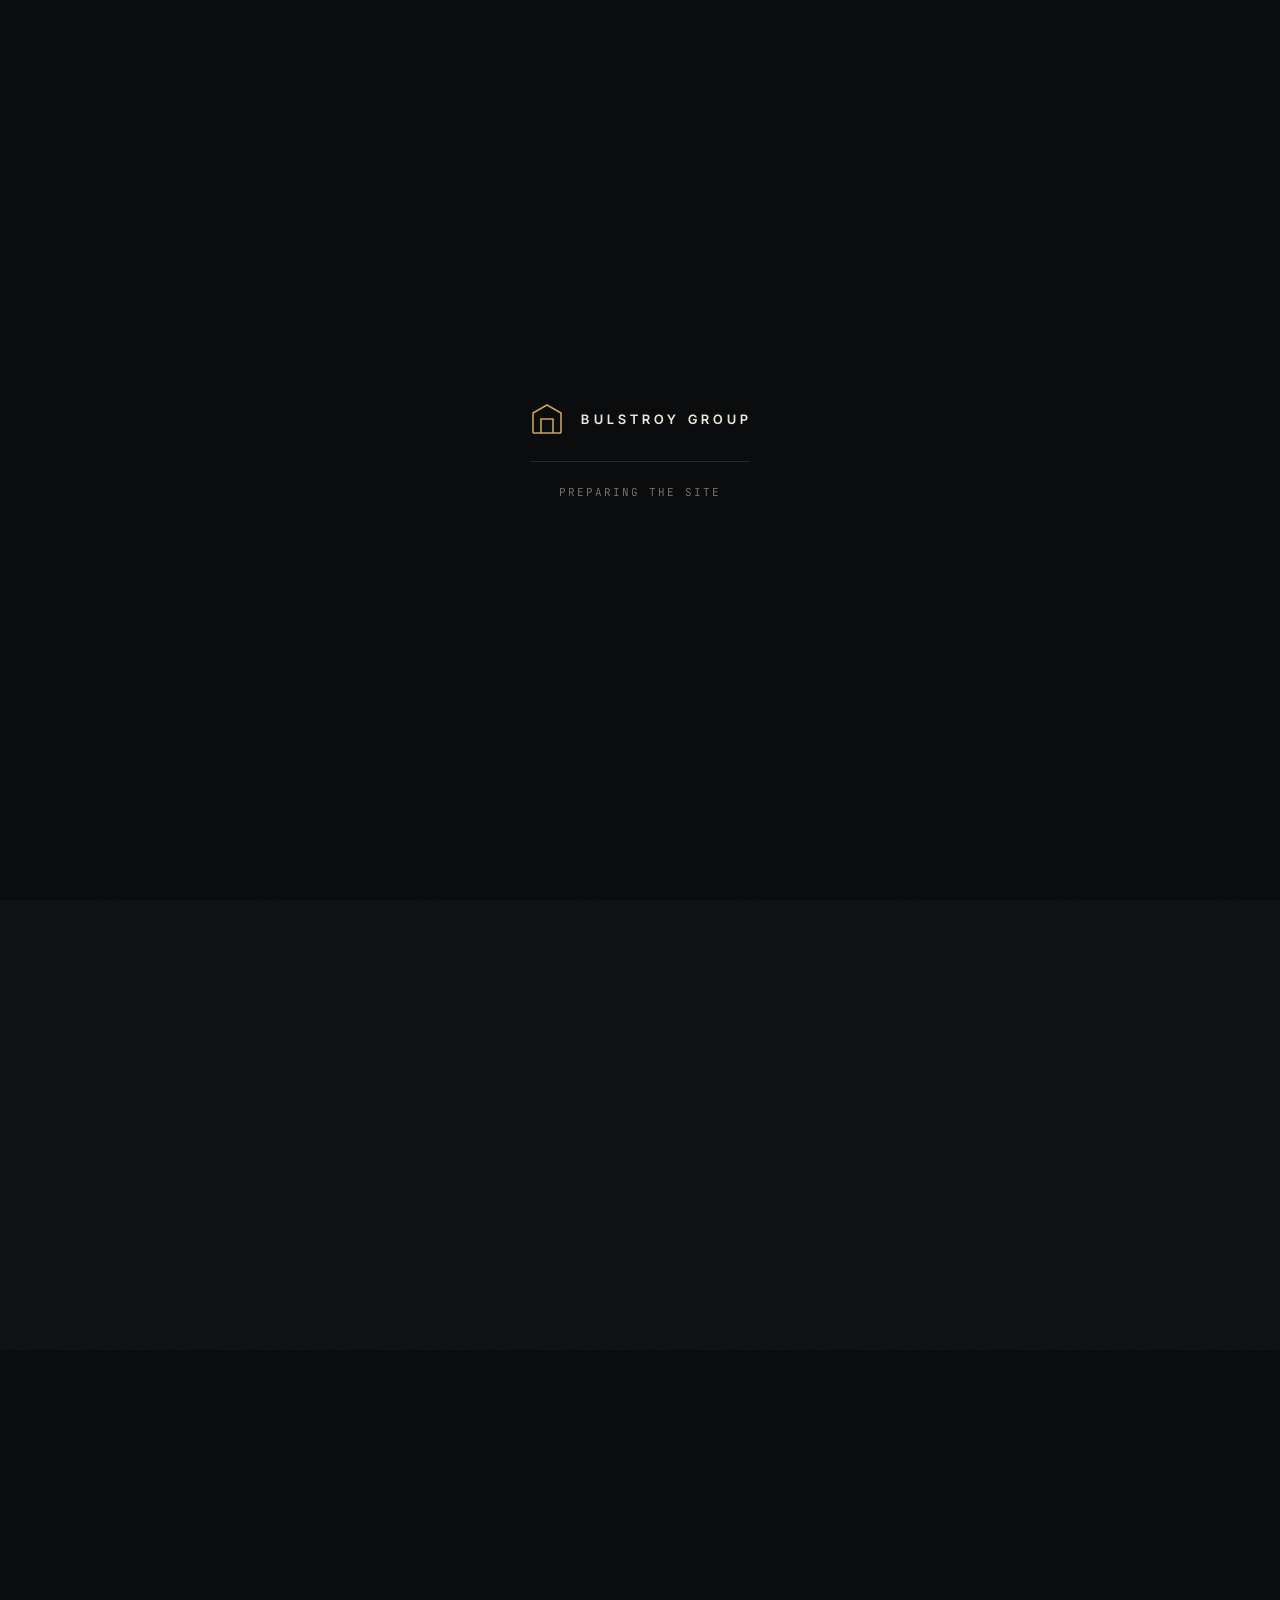
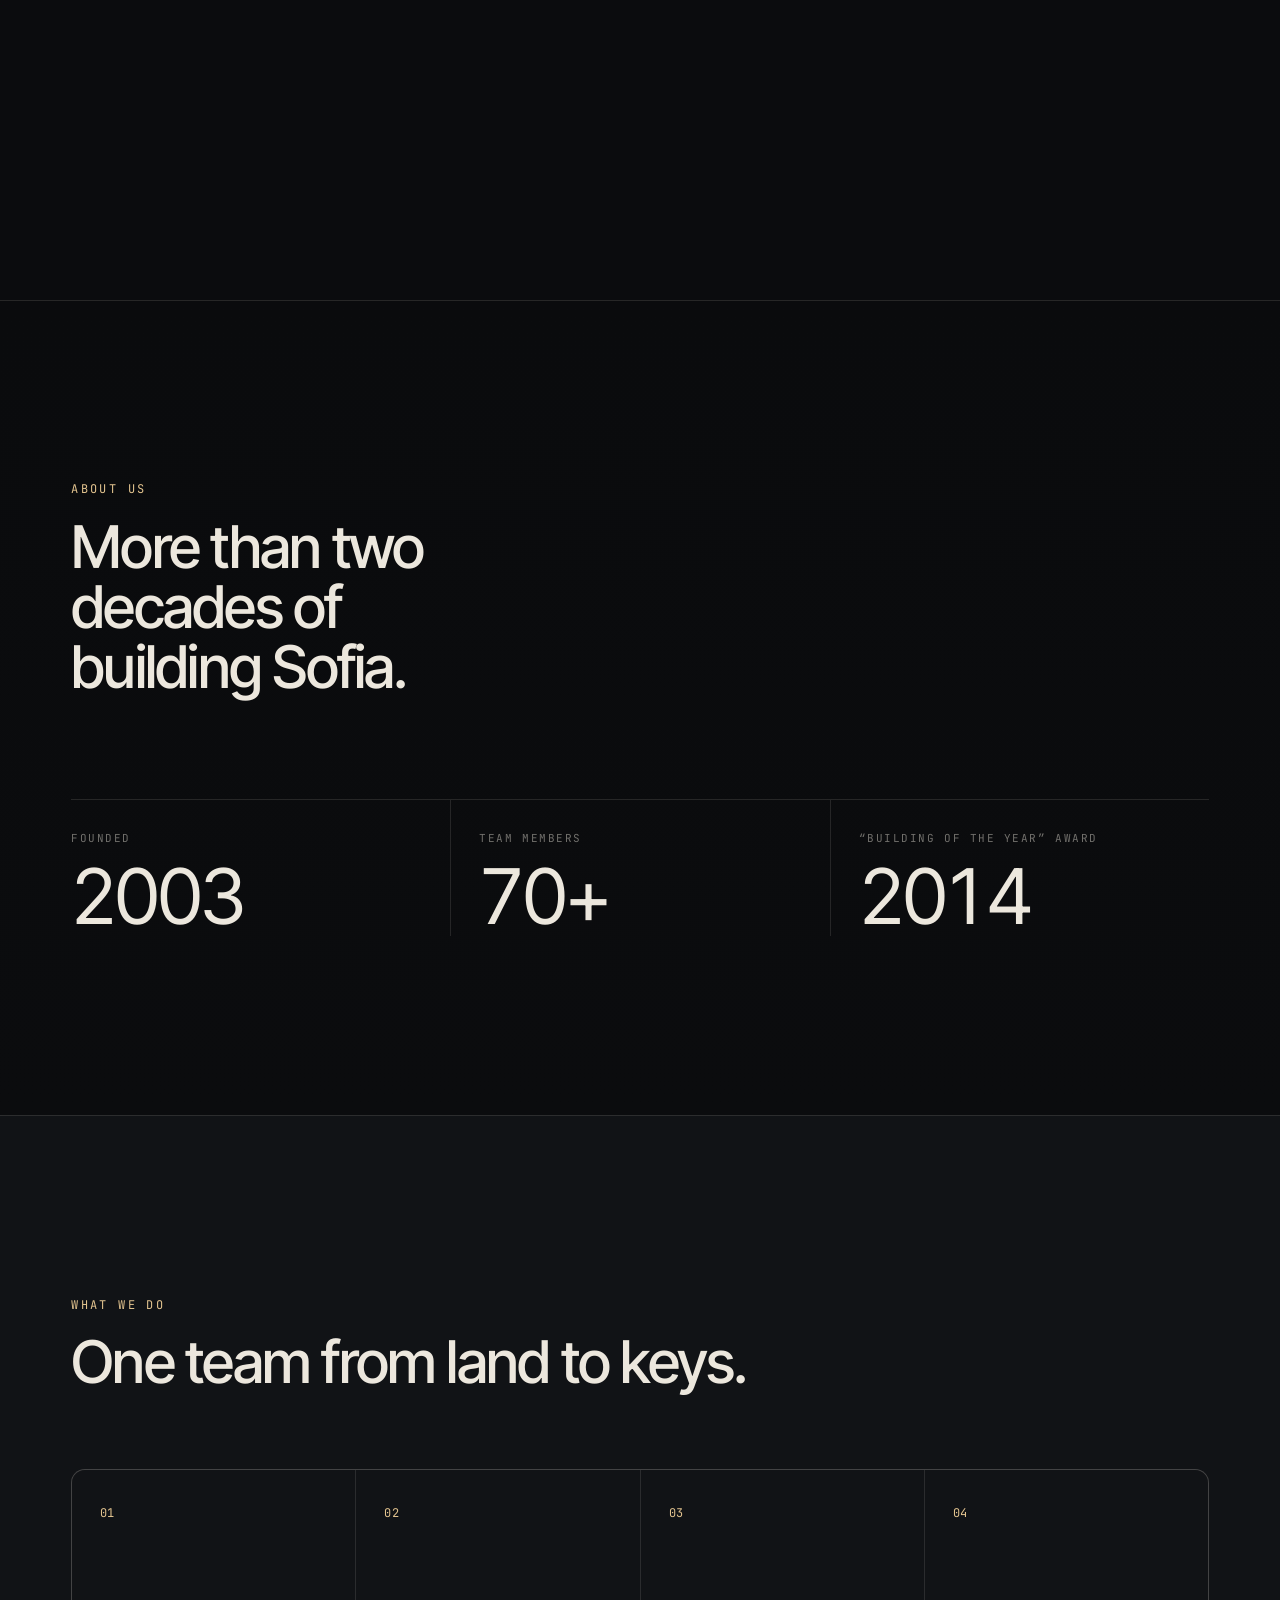
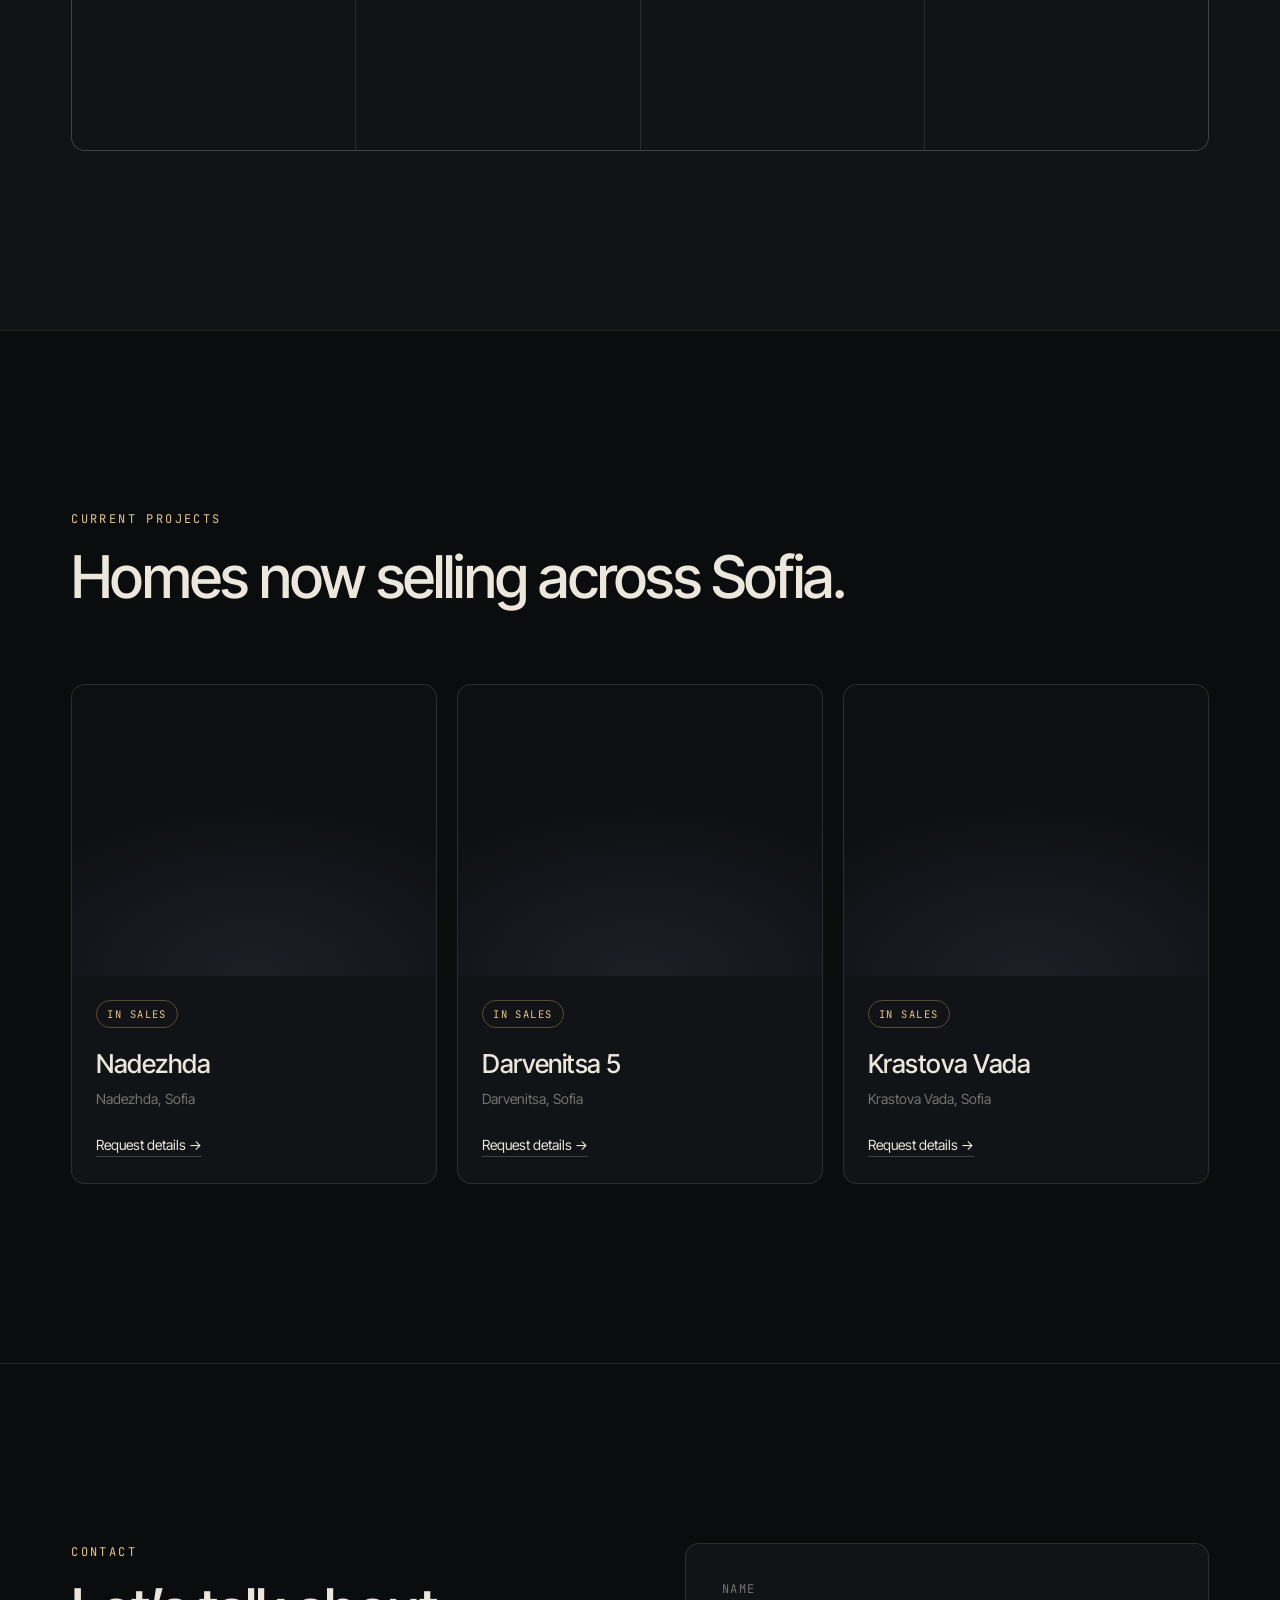
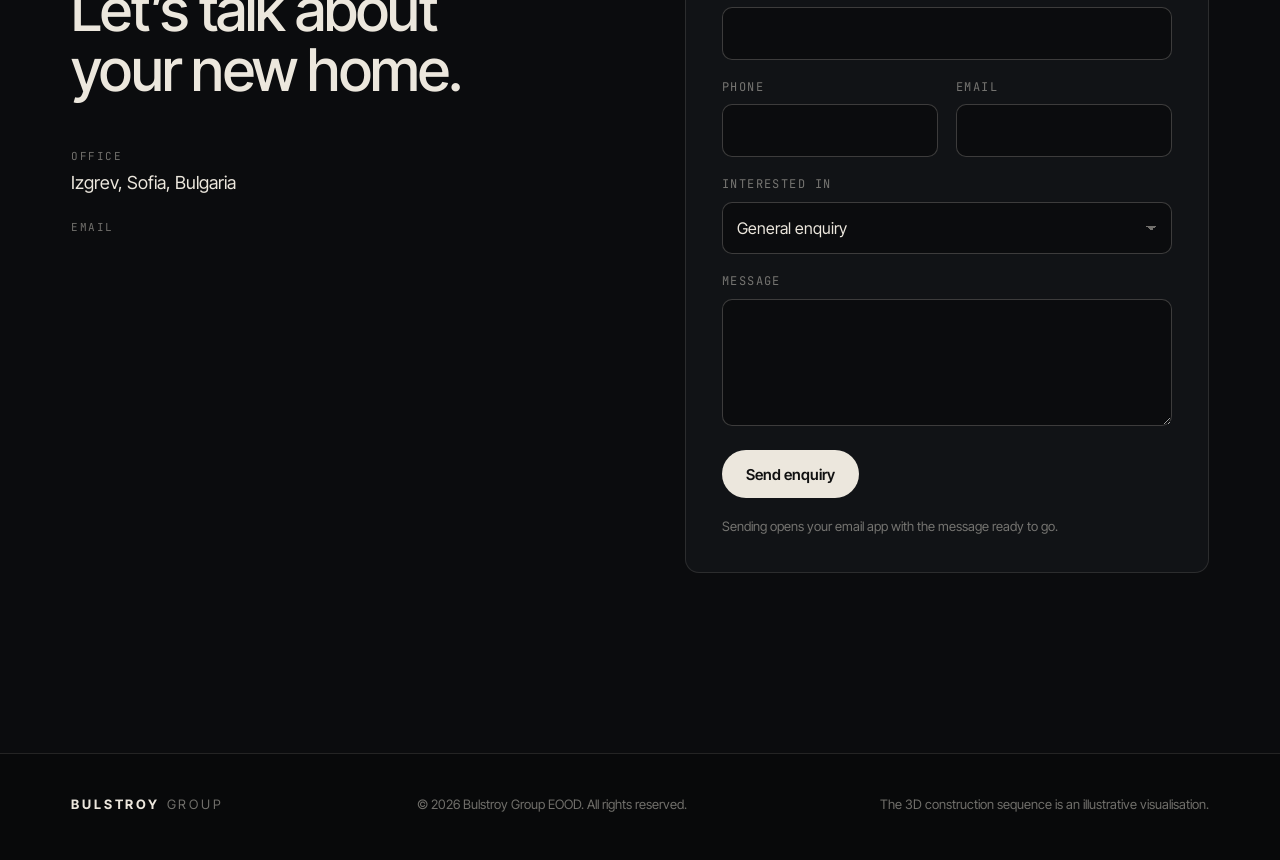
==== index.html @ 038995c1 "Build scroll-driven 3D construction website for Bulstroy Group Single-page static site: a real-time " ====
<!doctype html>
<html lang="en">
<head>
  <meta charset="utf-8">
  <meta name="viewport" content="width=device-width, initial-scale=1, viewport-fit=cover">
  <title>Bulstroy Group — Residential construction in Sofia since 2003</title>
  <meta name="description" content="Bulstroy Group develops and builds residential buildings in Sofia. Founded in 2003. Watch a building rise from the first excavation to handover.">
  <meta name="theme-color" content="#0b0c0e">
  <meta property="og:title" content="Bulstroy Group — We build what lasts">
  <meta property="og:description" content="Residential construction in Sofia since 2003.">
  <meta property="og:type" content="website">
  <link rel="icon" href="assets/favicon.svg" type="image/svg+xml">
  <link rel="preconnect" href="https://fonts.googleapis.com">
  <link rel="preconnect" href="https://fonts.gstatic.com" crossorigin>
  <link href="https://fonts.googleapis.com/css2?family=Inter+Tight:wght@300;400;500;600;700&family=JetBrains+Mono:wght@400;500&display=swap&subset=cyrillic" rel="stylesheet">
  <link rel="stylesheet" href="css/style.css">
  <script type="importmap">
    {
      "imports": {
        "three": "./vendor/three/build/three.module.min.js",
        "three/addons/": "./vendor/three/examples/jsm/"
      }
    }
  </script>
</head>
<body class="is-loading">
  <a class="skip" href="#about">Skip to content</a>

  <div class="loader" id="loader" aria-hidden="true">
    <div class="loader__mark">
      <svg viewBox="0 0 40 40" width="40" height="40"><path d="M6 34V14l14-8 14 8v20" fill="none" stroke="currentColor" stroke-width="1.6"/><path d="M14 34V20h12v14M6 34h28" fill="none" stroke="currentColor" stroke-width="1.6"/></svg>
      <span>BULSTROY GROUP</span>
    </div>
    <div class="loader__bar"><i id="loaderBar"></i></div>
    <p class="loader__label mono" data-i18n="loader">Preparing the site</p>
  </div>

  <header class="nav" id="nav">
    <a class="brand" href="#top" aria-label="Bulstroy Group — home">
      <svg viewBox="0 0 40 40" width="30" height="30" aria-hidden="true"><path d="M6 34V14l14-8 14 8v20" fill="none" stroke="currentColor" stroke-width="2"/><path d="M14 34V20h12v14M6 34h28" fill="none" stroke="currentColor" stroke-width="2"/></svg>
      <span class="brand__word">BULSTROY<em>GROUP</em></span>
    </a>
    <nav class="nav__links" aria-label="Primary">
      <a href="#journey" data-i18n="nav.process">Process</a>
      <a href="#about" data-i18n="nav.about">About</a>
      <a href="#services" data-i18n="nav.services">Services</a>
      <a href="#projects" data-i18n="nav.projects">Projects</a>
      <a href="#contact" data-i18n="nav.contact">Contact</a>
    </nav>
    <div class="nav__right">
      <div class="lang" role="group" aria-label="Language">
        <button type="button" data-lang="bg">BG</button><span>/</span><button type="button" data-lang="en">EN</button>
      </div>
      <a class="btn btn--small" href="#contact" data-i18n="nav.cta">Get in touch</a>
      <button class="nav__burger" type="button" aria-label="Menu" aria-expanded="false" id="burger"><i></i><i></i></button>
    </div>
  </header>

  <canvas id="scene" aria-hidden="true"></canvas>
  <div class="scrim" aria-hidden="true"></div>
  <div class="grain" aria-hidden="true"></div>

  <main id="top">
    <section class="journey" id="journey" aria-label="Construction process">
      <div class="hero" id="hero">
        <p class="eyebrow mono" data-i18n="hero.eyebrow">Bulstroy Group · Sofia · Since 2003</p>
        <h1 class="hero__title" data-i18n="hero.title">We build<br>what lasts.</h1>
        <p class="hero__sub" data-i18n="hero.sub">Scroll to watch a building rise — from the first excavation to the keys in your hand.</p>
        <div class="hero__actions">
          <a class="btn" href="#stage-0" data-i18n="hero.btn1">Watch it rise</a>
          <a class="btn btn--ghost" href="#projects" data-i18n="hero.btn2">Current projects</a>
        </div>
      </div>
      <div class="scroll-cue" id="scrollCue" aria-hidden="true"><span class="mono" data-i18n="hero.scroll">Scroll</span><i></i></div>
      <p class="nowebgl-note" data-i18n="nowebgl">Your browser can’t display the 3D construction sequence, so here is the process in brief.</p>

      <!-- stage cards are positioned along the scroll track by js/ui.js -->
      <article class="stage" id="stage-0" data-stage="0">
        <p class="stage__num mono">01 <span>/ 07</span></p>
        <h2 class="stage__title" data-i18n="stage.0.title">Survey &amp; permits</h2>
        <p class="stage__text" data-i18n="stage.0.text"></p>
        <ul class="stage__facts mono"><li data-i18n="stage.0.f1"></li><li data-i18n="stage.0.f2"></li><li data-i18n="stage.0.f3"></li></ul>
      </article>
      <article class="stage" id="stage-1" data-stage="1">
        <p class="stage__num mono">02 <span>/ 07</span></p>
        <h2 class="stage__title" data-i18n="stage.1.title">Excavation</h2>
        <p class="stage__text" data-i18n="stage.1.text"></p>
        <ul class="stage__facts mono"><li data-i18n="stage.1.f1"></li><li data-i18n="stage.1.f2"></li><li data-i18n="stage.1.f3"></li></ul>
      </article>
      <article class="stage" id="stage-2" data-stage="2">
        <p class="stage__num mono">03 <span>/ 07</span></p>
        <h2 class="stage__title" data-i18n="stage.2.title">Foundation</h2>
        <p class="stage__text" data-i18n="stage.2.text"></p>
        <ul class="stage__facts mono"><li data-i18n="stage.2.f1"></li><li data-i18n="stage.2.f2"></li><li data-i18n="stage.2.f3"></li></ul>
      </article>
      <article class="stage" id="stage-3" data-stage="3">
        <p class="stage__num mono">04 <span>/ 07</span></p>
        <h2 class="stage__title" data-i18n="stage.3.title">Structure</h2>
        <p class="stage__text" data-i18n="stage.3.text"></p>
        <ul class="stage__facts mono"><li data-i18n="stage.3.f1"></li><li data-i18n="stage.3.f2"></li><li data-i18n="stage.3.f3"></li></ul>
      </article>
      <article class="stage" id="stage-4" data-stage="4">
        <p class="stage__num mono">05 <span>/ 07</span></p>
        <h2 class="stage__title" data-i18n="stage.4.title">Envelope</h2>
        <p class="stage__text" data-i18n="stage.4.text"></p>
        <ul class="stage__facts mono"><li data-i18n="stage.4.f1"></li><li data-i18n="stage.4.f2"></li><li data-i18n="stage.4.f3"></li></ul>
      </article>
      <article class="stage" id="stage-5" data-stage="5">
        <p class="stage__num mono">06 <span>/ 07</span></p>
        <h2 class="stage__title" data-i18n="stage.5.title">Finishing</h2>
        <p class="stage__text" data-i18n="stage.5.text"></p>
        <ul class="stage__facts mono"><li data-i18n="stage.5.f1"></li><li data-i18n="stage.5.f2"></li><li data-i18n="stage.5.f3"></li></ul>
      </article>
      <article class="stage" id="stage-6" data-stage="6">
        <p class="stage__num mono">07 <span>/ 07</span></p>
        <h2 class="stage__title" data-i18n="stage.6.title">Handover</h2>
        <p class="stage__text" data-i18n="stage.6.text"></p>
        <ul class="stage__facts mono"><li data-i18n="stage.6.f1"></li><li data-i18n="stage.6.f2"></li><li data-i18n="stage.6.f3"></li></ul>
      </article>
    </section>

    <section class="section about" id="about">
      <div class="wrap">
        <p class="eyebrow mono" data-i18n="about.eyebrow">About us</p>
        <div class="about__grid">
          <h2 class="section__title" data-i18n="about.title">More than two decades of building Sofia.</h2>
          <p class="lead" data-i18n="about.text"></p>
        </div>
        <dl class="stats">
          <div class="stat"><dt data-i18n="about.s1">Founded</dt><dd>2003</dd></div>
          <div class="stat"><dt data-i18n="about.s2">Team members</dt><dd>70+</dd></div>
          <div class="stat"><dt data-i18n="about.s3">“Building of the Year” award</dt><dd>2014</dd></div>
        </dl>
      </div>
    </section>

    <section class="section services" id="services">
      <div class="wrap">
        <p class="eyebrow mono" data-i18n="services.eyebrow">What we do</p>
        <h2 class="section__title" data-i18n="services.title">One team from land to keys.</h2>
        <div class="cards">
          <article class="card"><span class="card__n mono">01</span><h3 data-i18n="services.1.t"></h3><p data-i18n="services.1.d"></p></article>
          <article class="card"><span class="card__n mono">02</span><h3 data-i18n="services.2.t"></h3><p data-i18n="services.2.d"></p></article>
          <article class="card"><span class="card__n mono">03</span><h3 data-i18n="services.3.t"></h3><p data-i18n="services.3.d"></p></article>
          <article class="card"><span class="card__n mono">04</span><h3 data-i18n="services.4.t"></h3><p data-i18n="services.4.d"></p></article>
        </div>
      </div>
    </section>

    <section class="section projects" id="projects">
      <div class="wrap">
        <p class="eyebrow mono" data-i18n="projects.eyebrow">Current projects</p>
        <h2 class="section__title" data-i18n="projects.title">Homes now selling across Sofia.</h2>
        <div class="projects__grid">
          <article class="project" data-project="1">
            <div class="project__art" data-floors="8" data-variant="a"></div>
            <div class="project__body">
              <span class="tag mono" data-i18n="projects.status">In sales</span>
              <h3 data-i18n="projects.1.name">Nadezhda</h3>
              <p class="project__loc" data-i18n="projects.1.loc">Nadezhda, Sofia</p>
              <a class="link" href="#contact" data-pick="projects.1.name"><span data-i18n="projects.cta">Request details</span> →</a>
            </div>
          </article>
          <article class="project" data-project="2">
            <div class="project__art" data-floors="6" data-variant="b"></div>
            <div class="project__body">
              <span class="tag mono" data-i18n="projects.status">In sales</span>
              <h3 data-i18n="projects.2.name">Darvenitsa 5</h3>
              <p class="project__loc" data-i18n="projects.2.loc">Darvenitsa, Sofia</p>
              <a class="link" href="#contact" data-pick="projects.2.name"><span data-i18n="projects.cta">Request details</span> →</a>
            </div>
          </article>
          <article class="project" data-project="3">
            <div class="project__art" data-floors="10" data-variant="c"></div>
            <div class="project__body">
              <span class="tag mono" data-i18n="projects.status">In sales</span>
              <h3 data-i18n="projects.3.name">Krastova Vada</h3>
              <p class="project__loc" data-i18n="projects.3.loc">Krastova Vada, Sofia</p>
              <a class="link" href="#contact" data-pick="projects.3.name"><span data-i18n="projects.cta">Request details</span> →</a>
            </div>
          </article>
        </div>
      </div>
    </section>

    <section class="section contact" id="contact">
      <div class="wrap contact__grid">
        <div>
          <p class="eyebrow mono" data-i18n="contact.eyebrow">Contact</p>
          <h2 class="section__title" data-i18n="contact.title">Let’s talk about your new home.</h2>
          <dl class="contact__info">
            <div><dt class="mono" data-i18n="contact.office">Office</dt><dd data-i18n="contact.address">Izgrev, Sofia, Bulgaria</dd></div>
            <div id="rowEmail"><dt class="mono" data-i18n="contact.email">Email</dt><dd><a id="emailLink" href="#"></a></dd></div>
            <div id="rowPhone" hidden><dt class="mono" data-i18n="contact.phone">Phone</dt><dd><a id="phoneLink" href="#"></a></dd></div>
          </dl>
        </div>
        <form class="form" id="contactForm" novalidate>
          <label><span data-i18n="form.name">Name</span><input name="name" autocomplete="name" required></label>
          <div class="form__row">
            <label><span data-i18n="form.phone">Phone</span><input name="phone" type="tel" autocomplete="tel"></label>
            <label><span data-i18n="form.email">Email</span><input name="email" type="email" autocomplete="email"></label>
          </div>
          <label><span data-i18n="form.interest">Interested in</span>
            <select name="interest">
              <option value="general" data-i18n="form.general">General enquiry</option>
              <option value="projects.1.name" data-i18n="projects.1.name">Nadezhda</option>
              <option value="projects.2.name" data-i18n="projects.2.name">Darvenitsa 5</option>
              <option value="projects.3.name" data-i18n="projects.3.name">Krastova Vada</option>
            </select>
          </label>
          <label><span data-i18n="form.message">Message</span><textarea name="message" rows="4"></textarea></label>
          <button class="btn" type="submit" data-i18n="form.send">Send enquiry</button>
          <p class="form__note" id="formNote" data-i18n="form.note" aria-live="polite">Sending opens your email app with the message ready to go.</p>
        </form>
      </div>
    </section>
  </main>

  <footer class="footer">
    <div class="wrap footer__grid">
      <span class="brand__word">BULSTROY<em>GROUP</em></span>
      <p data-i18n="footer.rights">© 2026 Bulstroy Group EOOD. All rights reserved.</p>
      <p class="footer__note" data-i18n="footer.note">The 3D construction sequence is an illustrative visualisation.</p>
    </div>
  </footer>

  <!-- fixed construction HUD, visible only while the journey is on screen -->
  <aside class="hud" id="hud" aria-hidden="true">
    <div class="hud__stats mono">
      <div><span data-i18n="hud.stage">Stage</span><b id="hudStage">01 — Survey</b></div>
      <div><span data-i18n="hud.elev">Elevation</span><b id="hudElev">±0.00 m</b></div>
      <div><span data-i18n="hud.storeys">Storeys</span><b id="hudFloors">0 / 9</b></div>
      <div><span data-i18n="hud.progress">Complete</span><b id="hudPct">0%</b></div>
    </div>
    <div class="hud__bar"><i id="hudBar"></i></div>
  </aside>
  <nav class="rail" id="rail" aria-label="Construction stages"></nav>

  <script type="module" src="js/main.js"></script>
</body>
</html>
---- css/style.css ----
:root {
  --bg: #0b0c0e;
  --bg-2: #111316;
  --bg-3: #171a1e;
  --ink: #ece7dd;
  --ink-2: rgba(236, 231, 221, 0.72);
  --muted: rgba(236, 231, 221, 0.46);
  --line: rgba(236, 231, 221, 0.12);
  --line-2: rgba(236, 231, 221, 0.22);
  --brass: #c9a15f;
  --brass-2: #e3c48f;
  --glass: rgba(14, 15, 18, 0.56);
  --radius: 14px;
  --gutter: clamp(16px, 4vw, 56px);
  --font: 'Inter Tight', ui-sans-serif, system-ui, -apple-system, 'Segoe UI', Roboto, Arial, sans-serif;
  --mono: 'JetBrains Mono', ui-monospace, SFMono-Regular, Menlo, Consolas, monospace;
  --ease: cubic-bezier(0.22, 1, 0.36, 1);
  color-scheme: dark;
}

*, *::before, *::after { box-sizing: border-box; }
html { -webkit-text-size-adjust: 100%; scroll-behavior: auto; }
body {
  margin: 0;
  background: var(--bg);
  color: var(--ink);
  font-family: var(--font);
  font-size: 16px;
  line-height: 1.55;
  -webkit-font-smoothing: antialiased;
  -moz-osx-font-smoothing: grayscale;
  overflow-x: hidden;
}
img, svg, canvas { display: block; }
a { color: inherit; text-decoration: none; }
button { font: inherit; color: inherit; background: none; border: 0; cursor: pointer; padding: 0; }
.mono { font-family: var(--mono); letter-spacing: 0.02em; }
:focus-visible { outline: 2px solid var(--brass); outline-offset: 3px; border-radius: 4px; }

.skip { position: absolute; left: -9999px; top: 8px; z-index: 100; background: var(--ink); color: var(--bg); padding: 8px 14px; border-radius: 6px; }
.skip:focus { left: 16px; }

/* ---------------------------------------------------------------- loader */
.loader {
  position: fixed; inset: 0; z-index: 90;
  display: grid; place-content: center; justify-items: center; gap: 22px;
  background: var(--bg);
  transition: opacity 0.9s var(--ease), visibility 0.9s;
}
.loader__mark { display: flex; align-items: center; gap: 14px; color: var(--ink); font-weight: 600; letter-spacing: 0.32em; font-size: 13px; }
.loader__mark svg { color: var(--brass); }
.loader__bar { width: 220px; height: 1px; background: var(--line); overflow: hidden; }
.loader__bar i { display: block; height: 100%; width: 0; background: var(--brass); transition: width 0.4s var(--ease); }
.loader__label { margin: 0; font-size: 11px; color: var(--muted); text-transform: uppercase; letter-spacing: 0.18em; }
body:not(.is-loading) .loader { opacity: 0; visibility: hidden; }

/* ---------------------------------------------------------------- nav */
.nav {
  position: fixed; top: 0; left: 0; right: 0; z-index: 50;
  display: flex; align-items: center; justify-content: space-between; gap: 24px;
  padding: 18px var(--gutter);
  transition: background 0.4s, backdrop-filter 0.4s, padding 0.4s var(--ease), border-color 0.4s;
  border-bottom: 1px solid transparent;
}
.nav.is-solid { background: rgba(11, 12, 14, 0.72); backdrop-filter: blur(14px) saturate(1.2); -webkit-backdrop-filter: blur(14px) saturate(1.2); border-color: var(--line); padding-top: 12px; padding-bottom: 12px; }
.brand { display: flex; align-items: center; gap: 12px; color: var(--ink); }
.brand svg { color: var(--brass); flex: none; }
.brand__word { font-weight: 700; letter-spacing: 0.22em; font-size: 13px; white-space: nowrap; }
.brand__word em { font-style: normal; font-weight: 400; color: var(--muted); margin-left: 0.5em; }
.nav__links { display: flex; gap: clamp(16px, 2.4vw, 36px); font-size: 14px; }
.nav__links a { color: var(--ink-2); position: relative; padding: 6px 0; transition: color 0.25s; }
.nav__links a::after { content: ''; position: absolute; left: 0; right: 0; bottom: 0; height: 1px; background: var(--brass); transform: scaleX(0); transform-origin: left; transition: transform 0.35s var(--ease); }
.nav__links a:hover { color: var(--ink); }
.nav__links a:hover::after { transform: scaleX(1); }
.nav__right { display: flex; align-items: center; gap: 18px; }
.lang { display: flex; align-items: center; gap: 6px; font-family: var(--mono); font-size: 12px; color: var(--muted); }
.lang button { padding: 4px 2px; color: var(--muted); transition: color 0.2s; }
.lang button[aria-pressed='true'] { color: var(--ink); }
.nav__burger { display: none; width: 40px; height: 40px; position: relative; }
.nav__burger i { position: absolute; left: 10px; right: 10px; height: 1.5px; background: var(--ink); transition: transform 0.35s var(--ease), top 0.35s var(--ease); }
.nav__burger i:first-child { top: 16px; }
.nav__burger i:last-child { top: 23px; }
.nav.is-open .nav__burger i:first-child { top: 19.5px; transform: rotate(45deg); }
.nav.is-open .nav__burger i:last-child { top: 19.5px; transform: rotate(-45deg); }

/* ---------------------------------------------------------------- buttons */
.btn {
  display: inline-flex; align-items: center; justify-content: center; gap: 10px;
  height: 48px; padding: 0 24px; border-radius: 999px;
  background: var(--ink); color: #111; font-weight: 600; font-size: 15px;
  transition: transform 0.35s var(--ease), background 0.25s, color 0.25s, box-shadow 0.35s;
}
.btn:hover { background: var(--brass-2); transform: translateY(-1px); box-shadow: 0 10px 30px -12px rgba(201, 161, 95, 0.7); }
.btn--ghost { background: rgba(255, 255, 255, 0.04); color: var(--ink); border: 1px solid var(--line-2); backdrop-filter: blur(8px); -webkit-backdrop-filter: blur(8px); }
.btn--ghost:hover { background: rgba(255, 255, 255, 0.1); color: var(--ink); box-shadow: none; }
.btn--small { height: 38px; padding: 0 18px; font-size: 13px; }

/* ---------------------------------------------------------------- 3D layer */
#scene { position: fixed; inset: 0; width: 100vw; height: 100vh; z-index: 0; }
.scrim {
  position: fixed; inset: 0; z-index: 1; pointer-events: none;
  background:
    linear-gradient(90deg, rgba(8, 9, 11, 0.62) 0%, rgba(8, 9, 11, 0.24) 34%, rgba(8, 9, 11, 0) 55%),
    linear-gradient(180deg, rgba(8, 9, 11, 0.5) 0%, rgba(8, 9, 11, 0) 16%, rgba(8, 9, 11, 0) 78%, rgba(8, 9, 11, 0.55) 100%),
    radial-gradient(120% 90% at 50% 50%, transparent 60%, rgba(0, 0, 0, 0.35) 100%);
  transition: opacity 0.6s;
}
.grain {
  position: fixed; inset: -50%; z-index: 2; pointer-events: none; opacity: 0.06;
  background-image: url("data:image/svg+xml;utf8,<svg xmlns='http://www.w3.org/2000/svg' width='160' height='160'><filter id='n'><feTurbulence type='fractalNoise' baseFrequency='0.9' numOctaves='2' stitchTiles='stitch'/><feColorMatrix values='0 0 0 0 1  0 0 0 0 1  0 0 0 0 1  0 0 0 0.9 0'/></filter><rect width='100%' height='100%' filter='url(%23n)'/></svg>");
  animation: grain 1.2s steps(6) infinite;
}
@keyframes grain { 0% { transform: translate(0, 0); } 20% { transform: translate(-3%, 2%); } 40% { transform: translate(2%, -3%); } 60% { transform: translate(-2%, -1%); } 80% { transform: translate(3%, 3%); } 100% { transform: translate(0, 0); } }
body.past-journey .scrim, body.past-journey .grain { opacity: 0; }

/* ---------------------------------------------------------------- journey */
main { position: relative; z-index: 3; }
.journey { position: relative; height: 1100vh; }
.hero {
  position: sticky; top: 0; height: 100vh; height: 100svh;
  display: flex; flex-direction: column; justify-content: flex-end;
  padding: 0 var(--gutter) clamp(96px, 16vh, 170px);
  max-width: 1100px;
  will-change: opacity, transform;
}
.eyebrow { margin: 0 0 18px; font-size: 12px; text-transform: uppercase; letter-spacing: 0.2em; color: var(--brass-2); }
.hero__title {
  margin: 0; font-weight: 500; letter-spacing: -0.035em; line-height: 0.95;
  font-size: clamp(52px, 9.4vw, 148px);
  text-wrap: balance;
}
.hero__sub { margin: 26px 0 0; max-width: 520px; font-size: clamp(16px, 1.35vw, 19px); color: var(--ink-2); }
.hero__actions { display: flex; flex-wrap: wrap; gap: 12px; margin-top: 34px; }
.scroll-cue {
  position: fixed; left: 50%; bottom: 28px; z-index: 4; transform: translateX(-50%);
  display: flex; flex-direction: column; align-items: center; gap: 10px;
  font-size: 10px; text-transform: uppercase; letter-spacing: 0.3em; color: var(--muted);
  transition: opacity 0.4s;
}
.scroll-cue i { width: 1px; height: 46px; background: linear-gradient(var(--ink) 50%, transparent 50%); background-size: 1px 200%; animation: cue 1.8s var(--ease) infinite; opacity: 0.7; }
@keyframes cue { from { background-position: 0 100%; } to { background-position: 0 -100%; } }
.nowebgl-note { display: none; }

.stage {
  position: absolute; left: var(--gutter); top: 0;
  width: min(440px, calc(100vw - 2 * var(--gutter)));
  padding: 30px 30px 26px;
  border-radius: var(--radius);
  background: var(--glass);
  border: 1px solid var(--line);
  backdrop-filter: blur(18px) saturate(1.3);
  -webkit-backdrop-filter: blur(18px) saturate(1.3);
  box-shadow: 0 30px 80px -30px rgba(0, 0, 0, 0.6);
  opacity: 0; transform: translateY(-50%) translateY(24px);
  transition: opacity 0.6s var(--ease), transform 0.8s var(--ease);
}
.stage.is-active { opacity: 1; transform: translateY(-50%); }
.stage__num { margin: 0 0 16px; font-size: 12px; color: var(--brass-2); letter-spacing: 0.16em; }
.stage__num span { color: var(--muted); }
.stage__title { margin: 0 0 14px; font-size: clamp(28px, 2.6vw, 38px); font-weight: 500; letter-spacing: -0.025em; line-height: 1.05; }
.stage__text { margin: 0 0 22px; color: var(--ink-2); font-size: 15.5px; }
.stage__facts { list-style: none; margin: 0; padding: 18px 0 0; border-top: 1px solid var(--line); display: grid; gap: 9px; font-size: 12px; color: var(--ink-2); text-transform: uppercase; letter-spacing: 0.08em; }
.stage__facts li { display: flex; align-items: center; gap: 12px; }
.stage__facts li::before { content: ''; width: 14px; height: 1px; background: var(--brass); flex: none; }

/* ---------------------------------------------------------------- HUD + rail */
.hud {
  position: fixed; right: var(--gutter); bottom: 28px; z-index: 6;
  width: 300px; padding: 16px 18px 14px; border-radius: 12px;
  background: rgba(10, 11, 13, 0.5); border: 1px solid var(--line);
  backdrop-filter: blur(14px); -webkit-backdrop-filter: blur(14px);
  transition: opacity 0.5s var(--ease), transform 0.5s var(--ease);
}
.hud__stats { display: grid; grid-template-columns: 1fr 1fr; gap: 12px 18px; font-size: 11px; }
.hud__stats span { display: block; color: var(--muted); text-transform: uppercase; letter-spacing: 0.14em; font-size: 10px; margin-bottom: 3px; }
.hud__stats b { font-weight: 500; color: var(--ink); font-size: 13px; white-space: nowrap; font-variant-numeric: tabular-nums; }
.hud__bar { margin-top: 14px; height: 2px; background: var(--line); border-radius: 2px; overflow: hidden; }
.hud__bar i { display: block; height: 100%; width: 0; background: linear-gradient(90deg, var(--brass), var(--brass-2)); transform-origin: left; }
.rail {
  position: fixed; right: var(--gutter); top: 50%; z-index: 6; transform: translateY(-50%);
  display: flex; flex-direction: column; gap: 4px;
  transition: opacity 0.5s var(--ease);
}
.rail button { display: flex; align-items: center; justify-content: flex-end; gap: 12px; padding: 6px 0; font-family: var(--mono); font-size: 10.5px; text-transform: uppercase; letter-spacing: 0.14em; color: var(--muted); transition: color 0.3s; }
.rail button span { opacity: 0; transform: translateX(6px); transition: opacity 0.3s, transform 0.3s var(--ease); white-space: nowrap; }
.rail button i { width: 18px; height: 1px; background: currentColor; transition: width 0.4s var(--ease), background 0.3s; }
.rail button:hover span, .rail button.is-active span { opacity: 1; transform: none; }
.rail button.is-active { color: var(--ink); }
.rail button.is-active i { width: 36px; background: var(--brass); }
.rail button.is-done { color: var(--ink-2); }
body.past-journey .hud, body.past-journey .rail, body.past-journey .scroll-cue, body.at-top .hud, body.at-top .rail { opacity: 0; pointer-events: none; }
body.past-journey .hud, body.at-top .hud { transform: translateY(10px); }
body:not(.at-top) .scroll-cue { opacity: 0; }

/* ---------------------------------------------------------------- content sections */
.section { position: relative; background: var(--bg); padding: clamp(96px, 14vw, 180px) 0; border-top: 1px solid var(--line); }
.wrap { width: min(1240px, 100%); margin: 0 auto; padding: 0 var(--gutter); }
.section__title { margin: 0; font-size: clamp(34px, 4.6vw, 68px); font-weight: 500; letter-spacing: -0.03em; line-height: 1.02; text-wrap: balance; }
.lead { margin: 0; font-size: clamp(17px, 1.5vw, 21px); color: var(--ink-2); line-height: 1.6; }
.about { background: linear-gradient(180deg, #0a0b0d 0%, var(--bg) 100%); }
.about__grid { display: grid; grid-template-columns: 1.15fr 1fr; gap: clamp(32px, 6vw, 96px); align-items: end; }
.stats { display: grid; grid-template-columns: repeat(3, 1fr); margin: clamp(64px, 8vw, 110px) 0 0; border-top: 1px solid var(--line); }
.stat { padding: 30px 24px 0 0; }
.stat + .stat { padding-left: 28px; border-left: 1px solid var(--line); }
.stat dt { font-family: var(--mono); font-size: 11px; text-transform: uppercase; letter-spacing: 0.14em; color: var(--muted); }
.stat dd { margin: 12px 0 0; font-size: clamp(48px, 6vw, 88px); font-weight: 400; letter-spacing: -0.04em; line-height: 1; font-variant-numeric: tabular-nums; }

.services { background: var(--bg-2); }
.cards { display: grid; grid-template-columns: repeat(4, 1fr); gap: 1px; margin-top: clamp(48px, 6vw, 80px); background: var(--line); border: 1px solid var(--line); border-radius: var(--radius); overflow: hidden; }
.card { background: var(--bg-2); padding: 34px 28px 38px; min-height: 280px; display: flex; flex-direction: column; transition: background 0.4s; }
.card:hover { background: var(--bg-3); }
.card__n { font-size: 12px; color: var(--brass-2); margin-bottom: auto; }
.card h3 { margin: 56px 0 12px; font-size: 21px; font-weight: 500; letter-spacing: -0.015em; }
.card p { margin: 0; color: var(--ink-2); font-size: 15px; }

.projects__grid { display: grid; grid-template-columns: repeat(3, 1fr); gap: 20px; margin-top: clamp(48px, 6vw, 80px); }
.project { border: 1px solid var(--line); border-radius: var(--radius); overflow: hidden; background: var(--bg-2); transition: border-color 0.4s, transform 0.6s var(--ease); }
.project:hover { border-color: var(--line-2); transform: translateY(-4px); }
.project__art { aspect-ratio: 4 / 3.2; background: radial-gradient(120% 90% at 50% 100%, #1c2026 0%, #0d0f12 70%); position: relative; overflow: hidden; }
.project__art svg { position: absolute; inset: 0; width: 100%; height: 100%; }
.project__body { padding: 24px 24px 26px; }
.tag { display: inline-block; font-size: 10.5px; text-transform: uppercase; letter-spacing: 0.14em; color: var(--brass-2); border: 1px solid rgba(201, 161, 95, 0.4); padding: 5px 10px; border-radius: 999px; }
.project h3 { margin: 16px 0 4px; font-size: 26px; font-weight: 500; letter-spacing: -0.02em; }
.project__loc { margin: 0 0 22px; color: var(--muted); font-size: 14px; }
.link { font-size: 14px; color: var(--ink); border-bottom: 1px solid var(--line-2); padding-bottom: 3px; transition: border-color 0.3s, color 0.3s; }
.link:hover { border-color: var(--brass); color: var(--brass-2); }

.contact { background: var(--bg); }
.contact__grid { display: grid; grid-template-columns: 1fr 1fr; gap: clamp(40px, 7vw, 110px); align-items: start; }
.contact__info { margin: 48px 0 0; display: grid; gap: 22px; }
.contact__info dt { font-size: 11px; text-transform: uppercase; letter-spacing: 0.14em; color: var(--muted); margin-bottom: 4px; }
.contact__info dd { margin: 0; font-size: 18px; }
.contact__info a { border-bottom: 1px solid var(--line-2); }
.form { display: grid; gap: 18px; padding: clamp(24px, 3vw, 36px); border: 1px solid var(--line); border-radius: var(--radius); background: var(--bg-2); }
.form__row { display: grid; grid-template-columns: 1fr 1fr; gap: 18px; }
.form label { display: grid; gap: 8px; font-size: 12px; color: var(--muted); font-family: var(--mono); text-transform: uppercase; letter-spacing: 0.12em; }
.form input, .form select, .form textarea {
  width: 100%; font: inherit; font-family: var(--font); font-size: 16px; text-transform: none; letter-spacing: 0;
  color: var(--ink); background: var(--bg); border: 1px solid var(--line-2); border-radius: 10px;
  padding: 13px 14px; transition: border-color 0.25s, background 0.25s;
}
.form select { appearance: none; -webkit-appearance: none; background-image: linear-gradient(45deg, transparent 50%, var(--muted) 50%), linear-gradient(135deg, var(--muted) 50%, transparent 50%); background-position: calc(100% - 20px) 50%, calc(100% - 15px) 50%; background-size: 5px 5px; background-repeat: no-repeat; padding-right: 40px; }
.form textarea { resize: vertical; min-height: 110px; }
.form input:focus, .form select:focus, .form textarea:focus { outline: none; border-color: var(--brass); background: #0d0e11; }
.form .btn { justify-self: start; margin-top: 6px; }
.form__note { margin: 0; font-size: 13px; color: var(--muted); }
.form__note.is-error { color: #f0a58a; }

.footer { position: relative; z-index: 3; background: #08090a; border-top: 1px solid var(--line); padding: 40px 0 46px; font-size: 13px; color: var(--muted); }
.footer__grid { display: flex; flex-wrap: wrap; align-items: center; justify-content: space-between; gap: 12px 32px; }
.footer p { margin: 0; }
.footer .brand__word { color: var(--ink); }

/* reveal on scroll */
.reveal { opacity: 0; transform: translateY(28px); transition: opacity 1s var(--ease), transform 1.1s var(--ease); }
.reveal.is-in { opacity: 1; transform: none; }

/* ---------------------------------------------------------------- no WebGL fallback */
body.no-webgl #scene, body.no-webgl .hud, body.no-webgl .rail, body.no-webgl .scroll-cue { display: none; }
body.no-webgl .journey { height: auto; padding-bottom: 96px; background: radial-gradient(120% 80% at 70% 0%, #1b2027 0%, var(--bg) 60%); }
body.no-webgl .hero { position: relative; height: 92vh; }
body.no-webgl .nowebgl-note { display: block; margin: 0 var(--gutter) 28px; color: var(--muted); font-size: 14px; }
body.no-webgl .stage { position: relative; left: auto; top: auto !important; margin: 0 var(--gutter) 16px; opacity: 1; transform: none; }

/* ---------------------------------------------------------------- responsive */
@media (max-width: 1100px) {
  .cards { grid-template-columns: repeat(2, 1fr); }
  .rail { display: none; }
}
@media (max-width: 900px) {
  .nav__links {
    position: fixed; inset: 0 0 auto 0; top: 0; padding: 88px var(--gutter) 32px;
    flex-direction: column; gap: 4px; font-size: 26px;
    background: rgba(11, 12, 14, 0.96); backdrop-filter: blur(16px); -webkit-backdrop-filter: blur(16px);
    border-bottom: 1px solid var(--line);
    transform: translateY(-100%); transition: transform 0.55s var(--ease);
    z-index: -1;
  }
  .nav__links a { padding: 10px 0; color: var(--ink); }
  .nav.is-open .nav__links { transform: none; }
  .nav__burger { display: block; }
  .nav__right .btn--small { display: none; }
  .about__grid, .contact__grid { grid-template-columns: 1fr; }
  .projects__grid { grid-template-columns: 1fr; max-width: 560px; }
  .scrim { background: linear-gradient(180deg, rgba(8, 9, 11, 0.55) 0%, rgba(8, 9, 11, 0) 22%, rgba(8, 9, 11, 0) 50%, rgba(8, 9, 11, 0.7) 100%); }
  .hud { left: var(--gutter); right: var(--gutter); width: auto; top: 76px; bottom: auto; padding: 10px 14px; }
  .hud__stats { grid-template-columns: repeat(4, auto); justify-content: space-between; gap: 8px; }
  .hud__stats span { font-size: 9px; letter-spacing: 0.1em; }
  .hud__stats b { font-size: 11.5px; }
  .hud__bar { margin-top: 10px; }
  #hudStage { max-width: 22vw; overflow: hidden; text-overflow: ellipsis; display: block; }
  .stage { left: var(--gutter); right: var(--gutter); width: auto; padding: 22px 22px 20px; }
  .stage__text { font-size: 15px; margin-bottom: 16px; }
  .stage__facts { padding-top: 14px; gap: 7px; font-size: 11px; }
}
@media (max-width: 560px) {
  .brand__word em { display: none; }
  .stats { grid-template-columns: 1fr; }
  .stat + .stat { padding-left: 0; border-left: 0; border-top: 1px solid var(--line); margin-top: 26px; }
  .cards { grid-template-columns: 1fr; }
  .card { min-height: 0; }
  .card h3 { margin-top: 28px; }
  .form__row { grid-template-columns: 1fr; }
  .hero__actions .btn { flex: 1 1 auto; }
}
@media (prefers-reduced-motion: reduce) {
  .grain, .scroll-cue i { animation: none; }
  .reveal { opacity: 1; transform: none; transition: none; }
  .stage { transition: opacity 0.2s; }
}
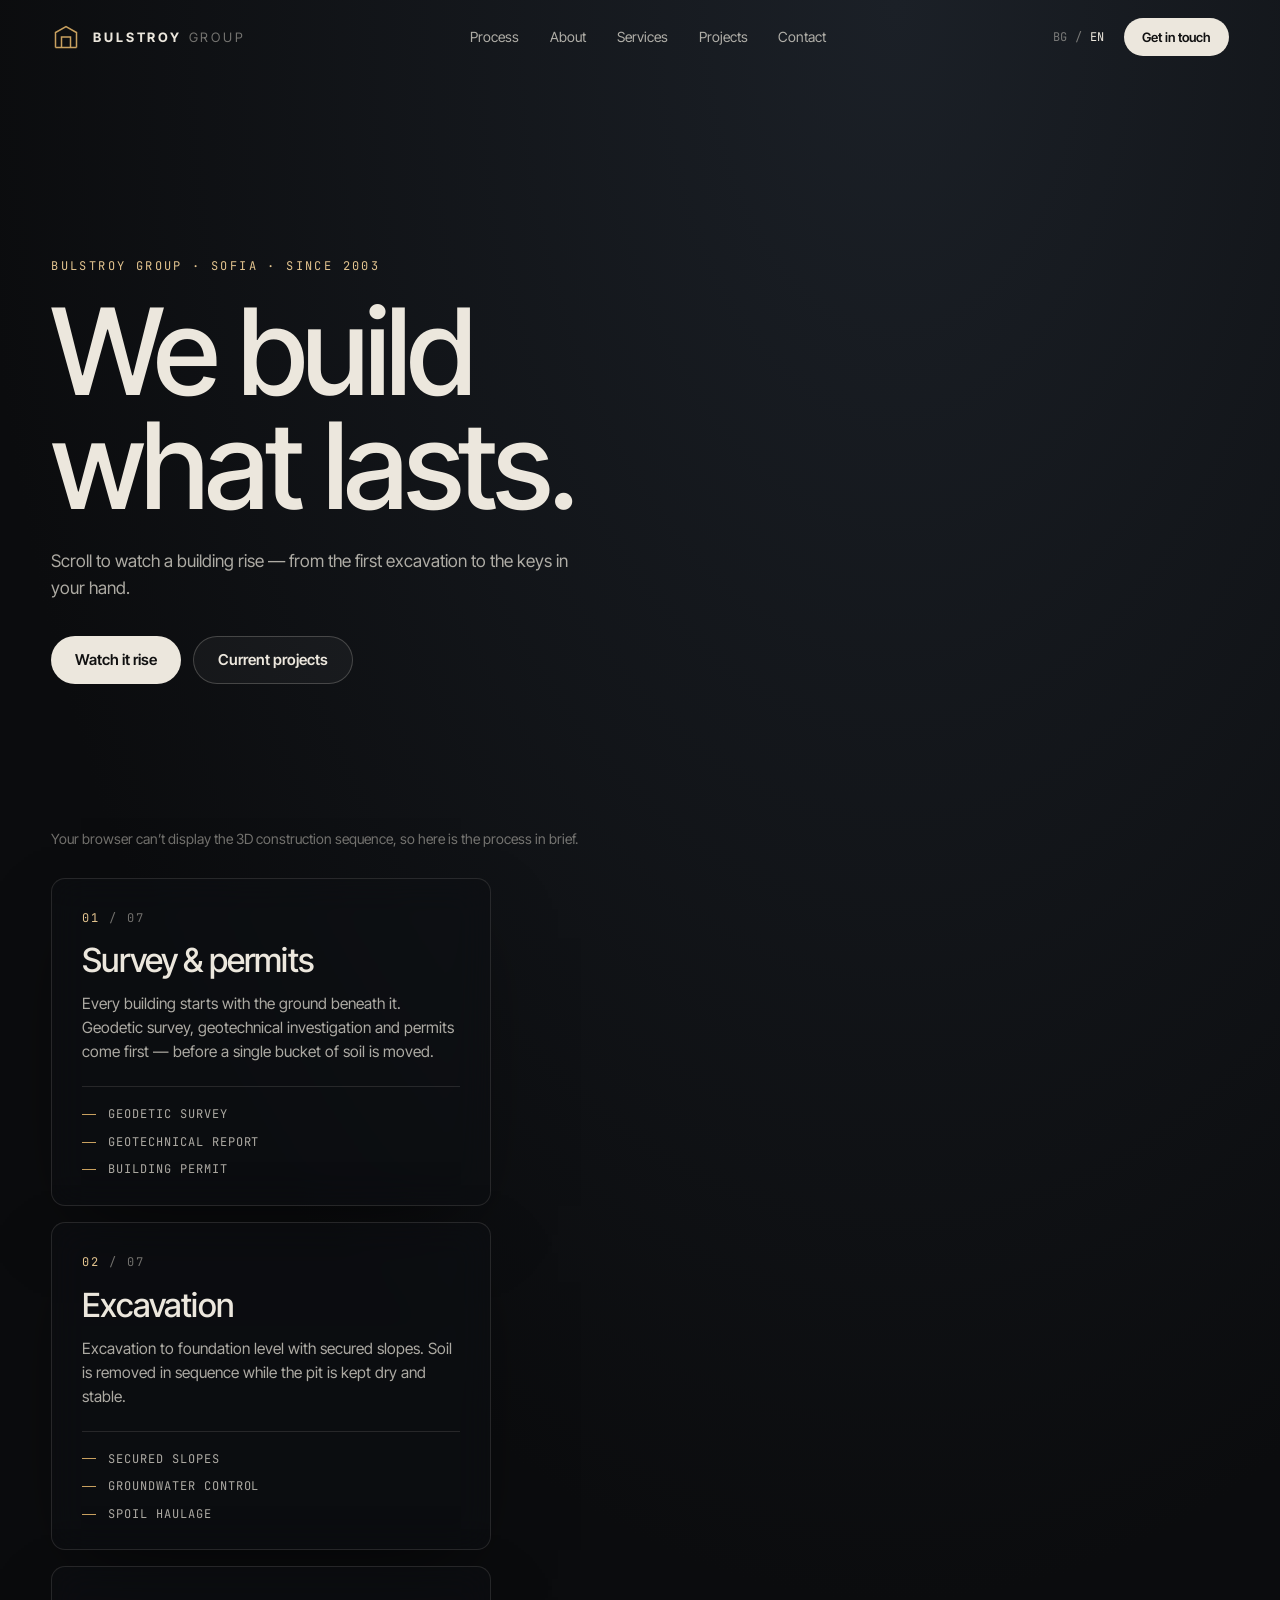
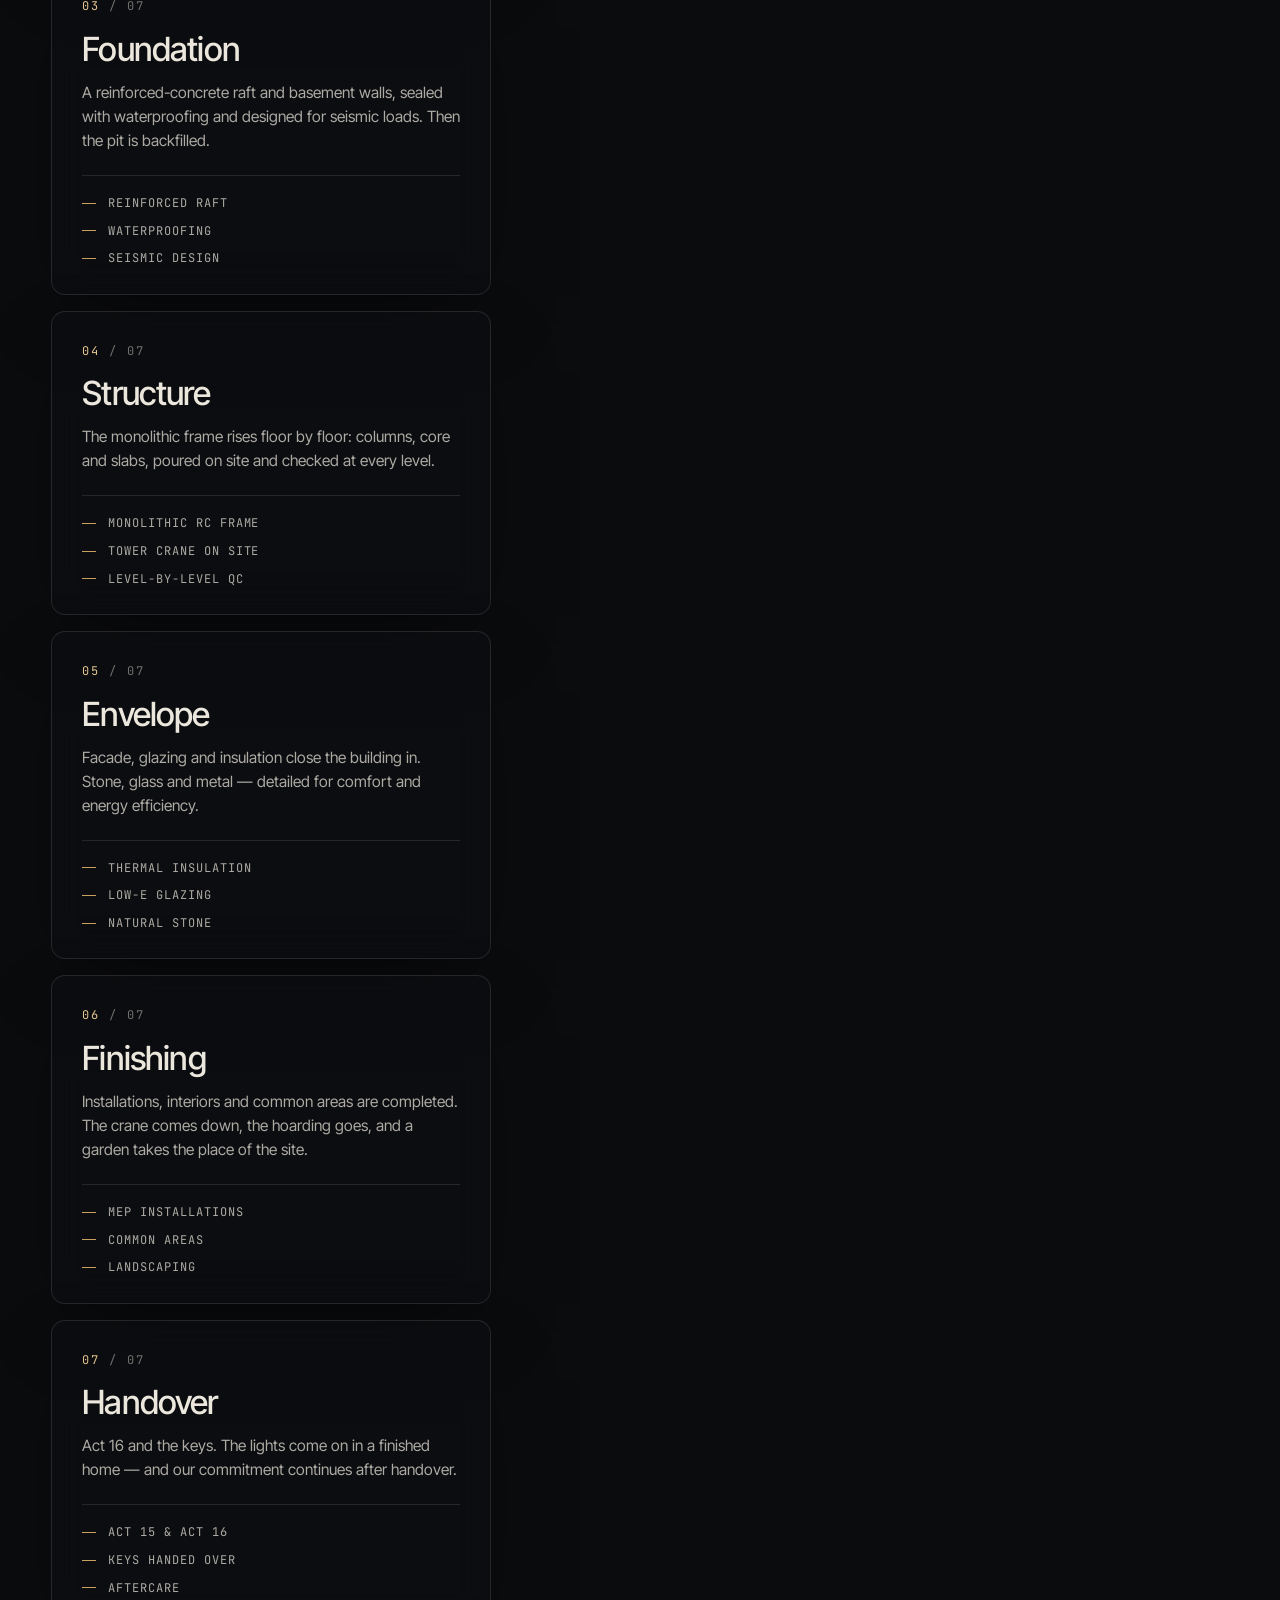
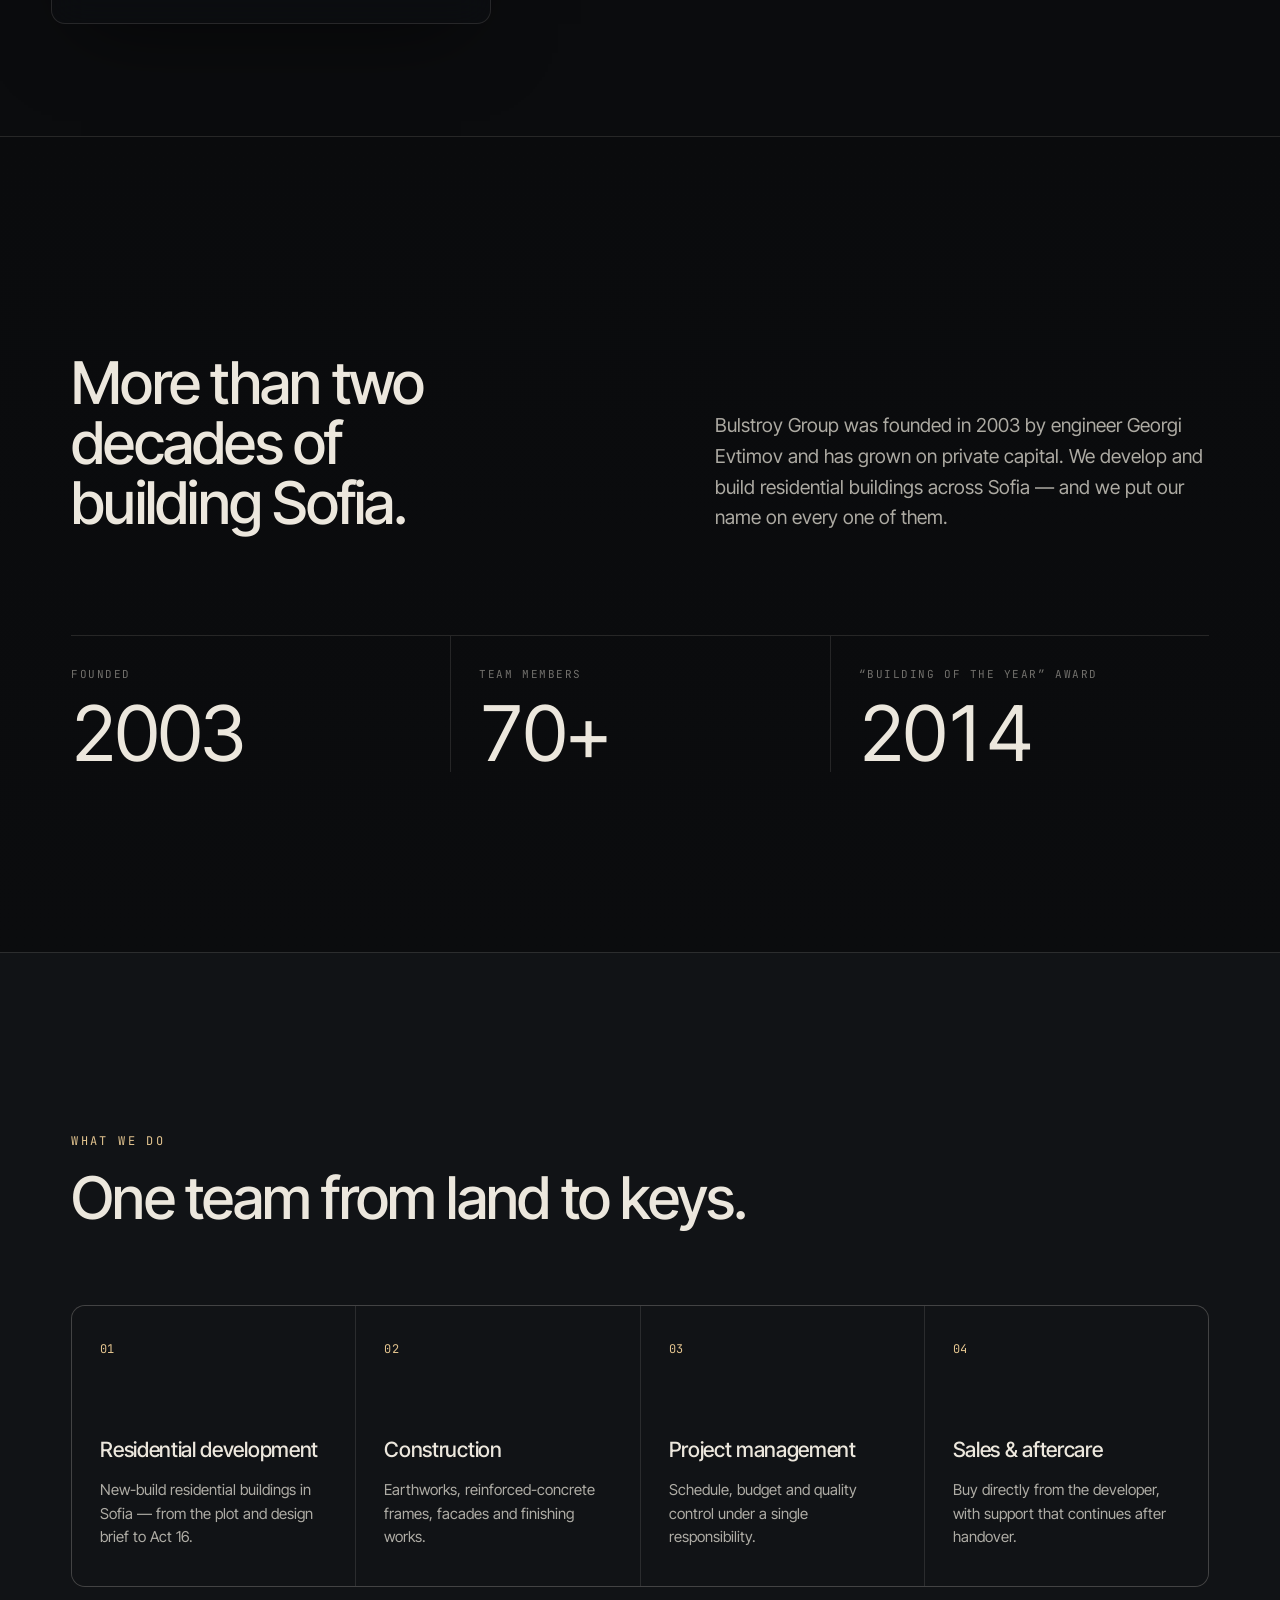
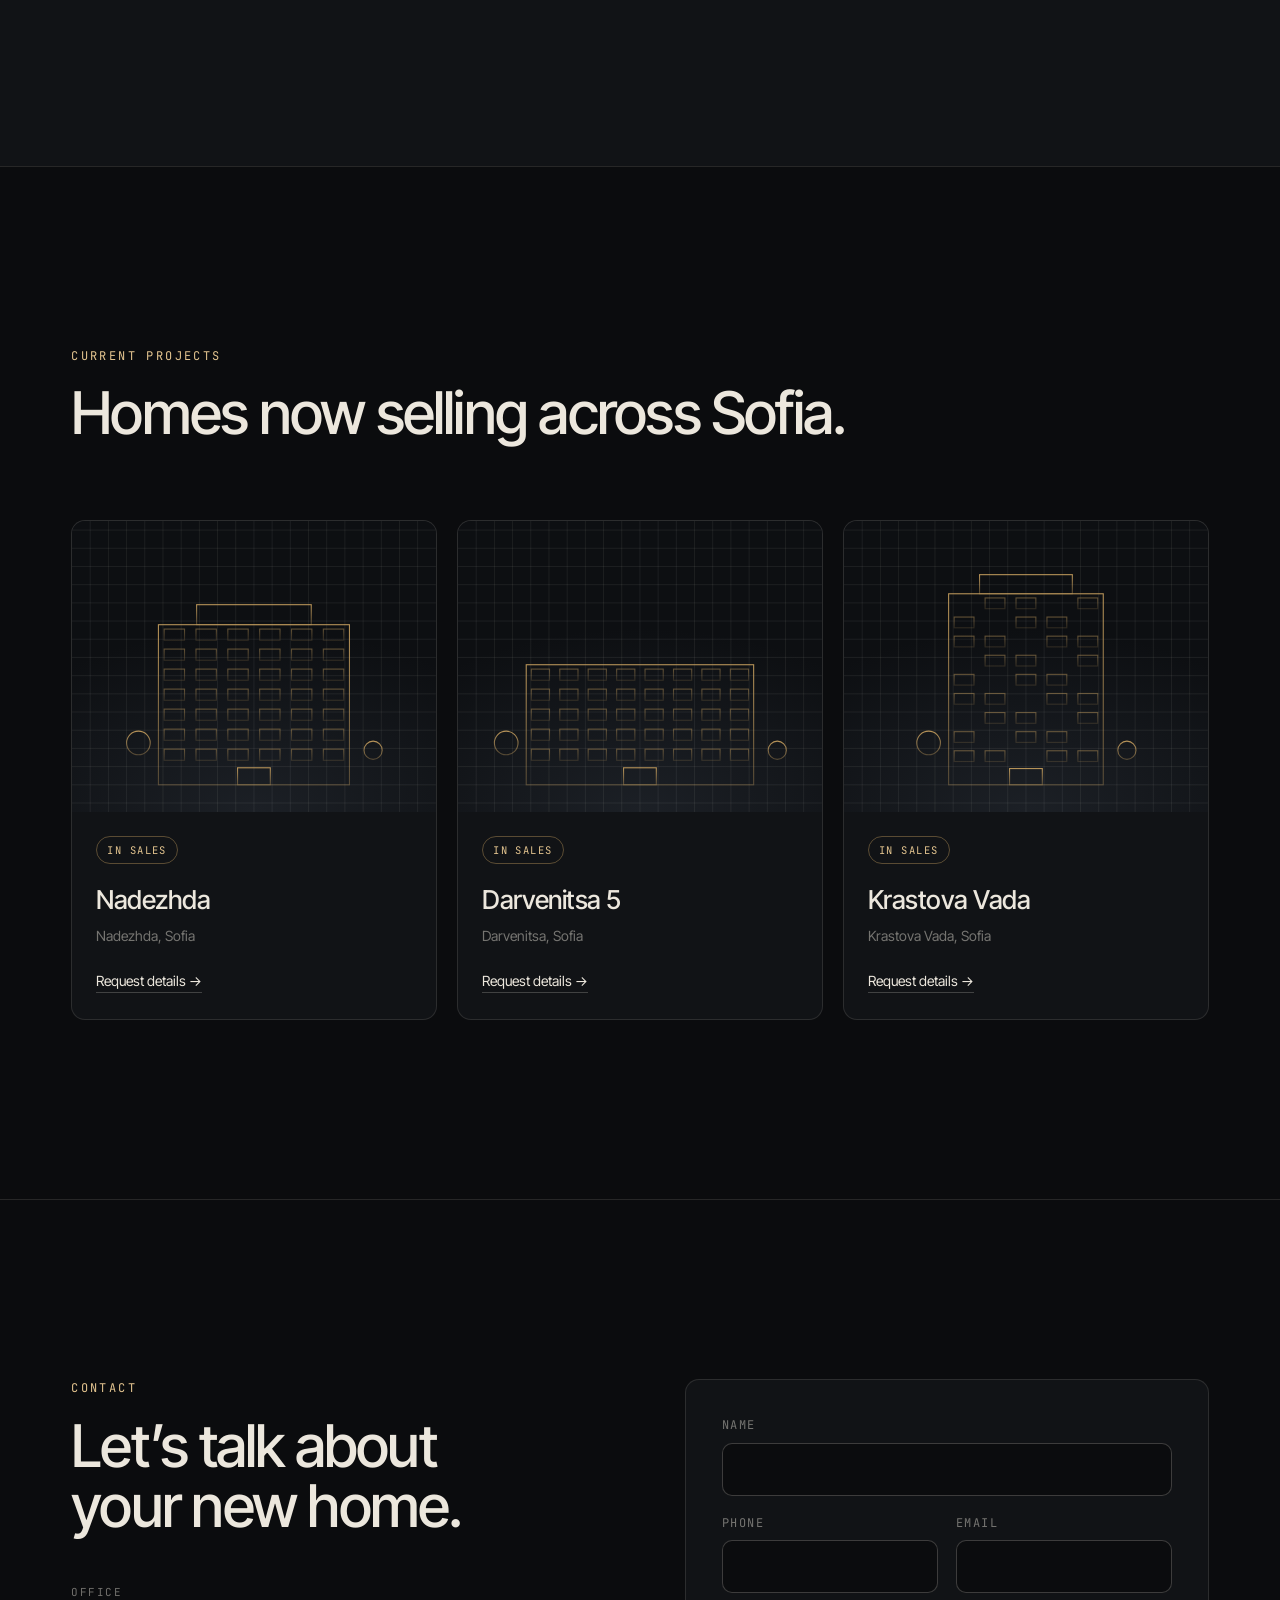
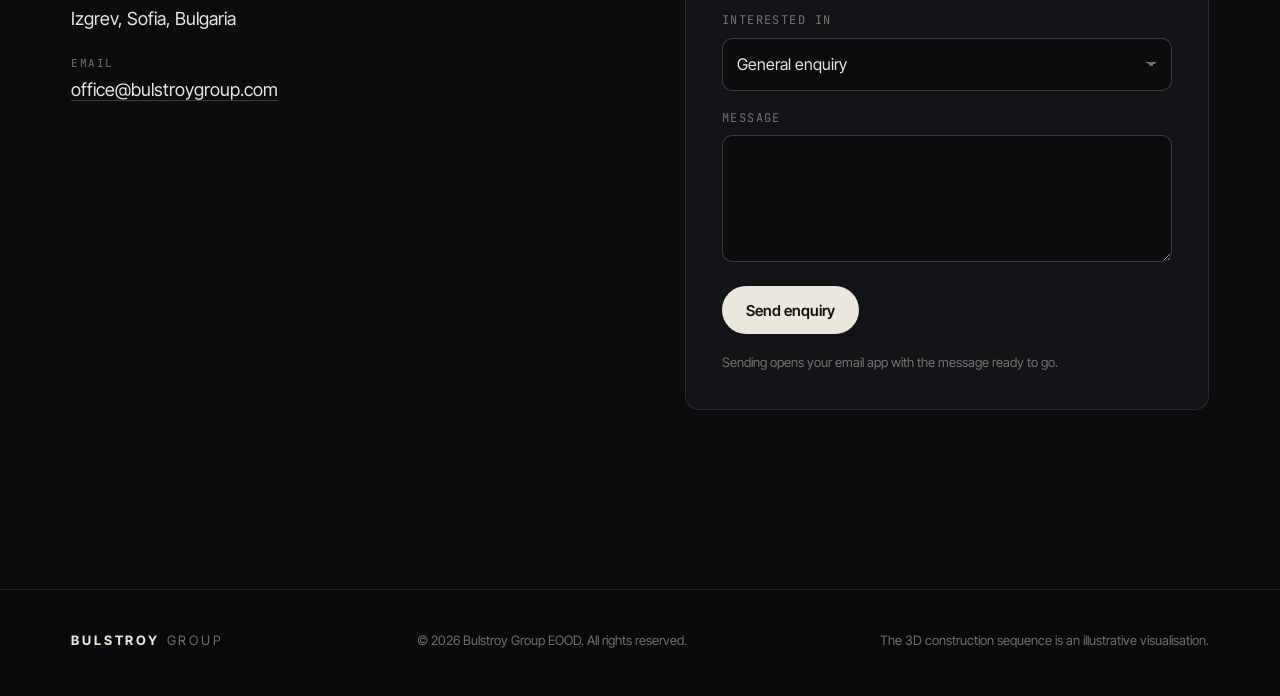
==== commit 128a8d7e: "Switch to path-traced Blender film scrubbed on scroll Replace the real-time three.js scene with fram" ====
--- a/index.html
+++ b/index.html
@@ -14,14 +14,6 @@
   <link rel="preconnect" href="https://fonts.gstatic.com" crossorigin>
   <link href="https://fonts.googleapis.com/css2?family=Inter+Tight:wght@300;400;500;600;700&family=JetBrains+Mono:wght@400;500&display=swap&subset=cyrillic" rel="stylesheet">
   <link rel="stylesheet" href="css/style.css">
-  <script type="importmap">
-    {
-      "imports": {
-        "three": "./vendor/three/build/three.module.min.js",
-        "three/addons/": "./vendor/three/examples/jsm/"
-      }
-    }
-  </script>
 </head>
 <body class="is-loading">
   <a class="skip" href="#about">Skip to content</a>
